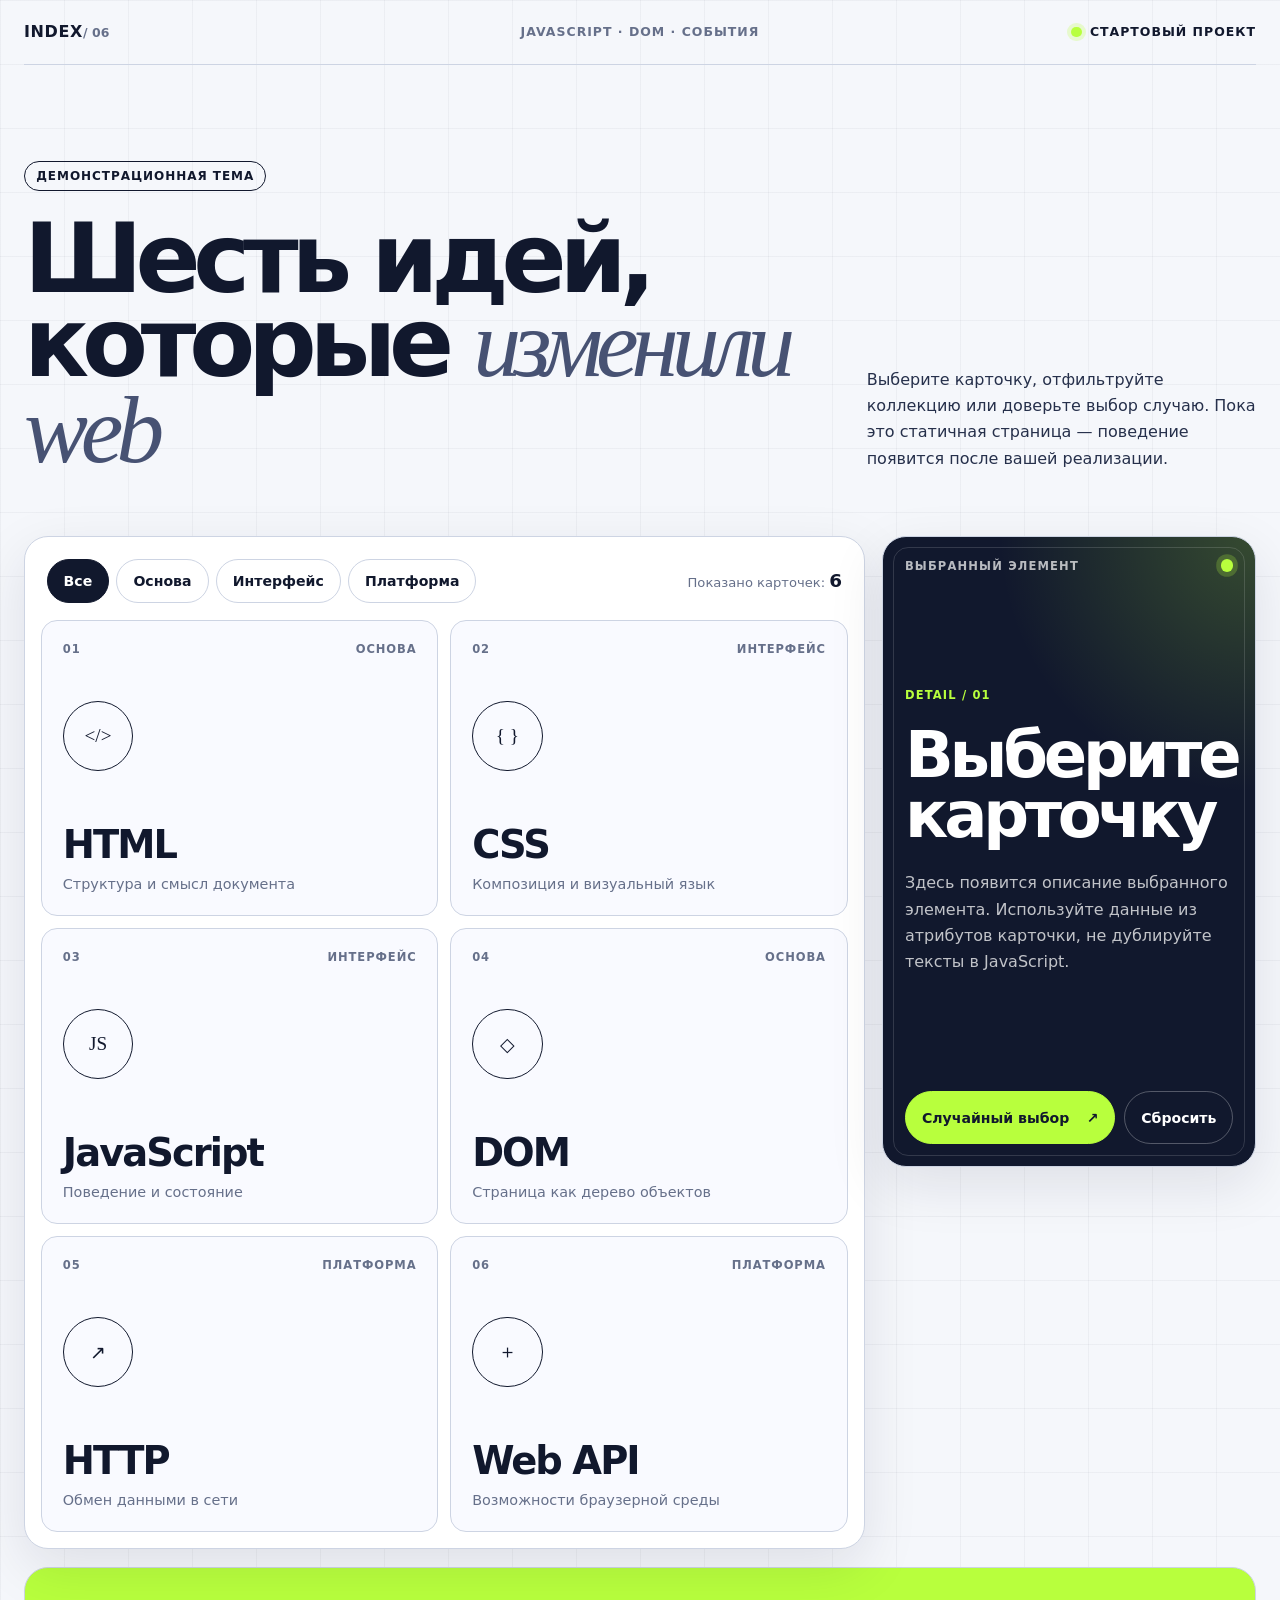
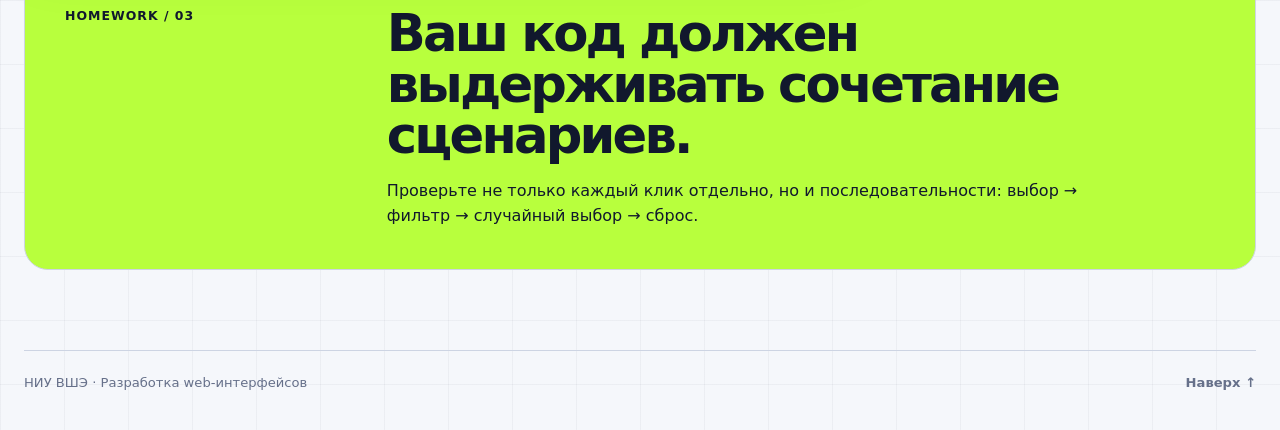
==== project/index.html @ ca6f96e3 "Add starter project" ====
<!doctype html>
<html lang="ru">
  <head>
    <meta charset="UTF-8" />
    <meta name="viewport" content="width=device-width, initial-scale=1.0" />
    <meta
      name="description"
      content="Учебный проект: интерактивная коллекция на JavaScript и DOM API."
    />
    <title>Интерактивная коллекция — ДЗ 3</title>
    <link rel="stylesheet" href="styles.css" />
    <script src="script.js" defer></script>
  </head>
  <body>
    <header class="site-header">
      <a class="brand" href="#collection" aria-label="К началу коллекции">
        <span class="brand__index">INDEX</span>
        <span class="brand__count">/ 06</span>
      </a>

      <p class="site-header__course">JavaScript · DOM · события</p>
      <p class="site-header__status"><span aria-hidden="true"></span> Стартовый проект</p>
    </header>

    <main class="page" id="collection">
      <section class="intro" aria-labelledby="page-title">
        <p class="intro__eyebrow">Демонстрационная тема</p>
        <h1 id="page-title">Шесть идей,<br />которые <em>изменили web</em></h1>
        <p class="intro__lead">
          Выберите карточку, отфильтруйте коллекцию или доверьте выбор случаю.
          Пока это статичная страница — поведение появится после вашей реализации.
        </p>
      </section>

      <section class="workspace" aria-label="Интерактивная коллекция">
        <div class="catalog">
          <div class="toolbar">
            <div class="filters" aria-label="Фильтр коллекции">
              <button
                class="filter-button filter-button--active"
                type="button"
                data-filter="all"
                aria-pressed="true"
              >
                Все
              </button>
              <button
                class="filter-button"
                type="button"
                data-filter="foundation"
                aria-pressed="false"
              >
                Основа
              </button>
              <button
                class="filter-button"
                type="button"
                data-filter="interface"
                aria-pressed="false"
              >
                Интерфейс
              </button>
              <button
                class="filter-button"
                type="button"
                data-filter="platform"
                aria-pressed="false"
              >
                Платформа
              </button>
            </div>

            <p class="result-count" aria-live="polite">
              Показано карточек: <strong id="visible-count">6</strong>
            </p>
          </div>

          <div class="collection-grid">
            <button
              class="collection-card"
              type="button"
              data-title="HTML"
              data-description="Язык разметки, который задает смысл и структуру содержимого web-страницы."
              data-category="foundation"
              aria-controls="details-panel"
              aria-pressed="false"
            >
              <span class="collection-card__meta">
                <span>01</span><span>Основа</span>
              </span>
              <span class="collection-card__symbol" aria-hidden="true">&lt;/&gt;</span>
              <span class="collection-card__title">HTML</span>
              <span class="collection-card__summary">Структура и смысл документа</span>
            </button>

            <button
              class="collection-card"
              type="button"
              data-title="CSS"
              data-description="Язык стилей, который управляет композицией, оформлением и адаптацией интерфейса."
              data-category="interface"
              aria-controls="details-panel"
              aria-pressed="false"
            >
              <span class="collection-card__meta">
                <span>02</span><span>Интерфейс</span>
              </span>
              <span class="collection-card__symbol" aria-hidden="true">{ }</span>
              <span class="collection-card__title">CSS</span>
              <span class="collection-card__summary">Композиция и визуальный язык</span>
            </button>

            <button
              class="collection-card"
              type="button"
              data-title="JavaScript"
              data-description="Язык программирования, который добавляет странице состояние и реакцию на действия пользователя."
              data-category="interface"
              aria-controls="details-panel"
              aria-pressed="false"
            >
              <span class="collection-card__meta">
                <span>03</span><span>Интерфейс</span>
              </span>
              <span class="collection-card__symbol" aria-hidden="true">JS</span>
              <span class="collection-card__title">JavaScript</span>
              <span class="collection-card__summary">Поведение и состояние</span>
            </button>

            <button
              class="collection-card"
              type="button"
              data-title="DOM"
              data-description="Объектное представление документа, через которое JavaScript читает и изменяет страницу."
              data-category="foundation"
              aria-controls="details-panel"
              aria-pressed="false"
            >
              <span class="collection-card__meta">
                <span>04</span><span>Основа</span>
              </span>
              <span class="collection-card__symbol" aria-hidden="true">◇</span>
              <span class="collection-card__title">DOM</span>
              <span class="collection-card__summary">Страница как дерево объектов</span>
            </button>

            <button
              class="collection-card"
              type="button"
              data-title="HTTP"
              data-description="Протокол обмена данными, который связывает браузер с сервером и другими ресурсами сети."
              data-category="platform"
              aria-controls="details-panel"
              aria-pressed="false"
            >
              <span class="collection-card__meta">
                <span>05</span><span>Платформа</span>
              </span>
              <span class="collection-card__symbol" aria-hidden="true">↗</span>
              <span class="collection-card__title">HTTP</span>
              <span class="collection-card__summary">Обмен данными в сети</span>
            </button>

            <button
              class="collection-card"
              type="button"
              data-title="Web API"
              data-description="Набор возможностей браузера: события, навигация, мультимедиа, сеть и работа с устройством."
              data-category="platform"
              aria-controls="details-panel"
              aria-pressed="false"
            >
              <span class="collection-card__meta">
                <span>06</span><span>Платформа</span>
              </span>
              <span class="collection-card__symbol" aria-hidden="true">＋</span>
              <span class="collection-card__title">Web API</span>
              <span class="collection-card__summary">Возможности браузерной среды</span>
            </button>
          </div>
        </div>

        <aside
          class="details-panel"
          id="details-panel"
          aria-labelledby="details-title"
          aria-live="polite"
        >
          <div class="details-panel__top">
            <span class="details-panel__label">Выбранный элемент</span>
            <span class="details-panel__marker" aria-hidden="true"></span>
          </div>

          <div class="details-panel__content">
            <p class="details-panel__number" aria-hidden="true">DETAIL / 01</p>
            <h2 id="details-title">Выберите карточку</h2>
            <p id="details-description">
              Здесь появится описание выбранного элемента. Используйте данные из
              атрибутов карточки, не дублируйте тексты в JavaScript.
            </p>
          </div>

          <div class="details-panel__actions">
            <button class="action-button action-button--primary" id="random-button" type="button">
              Случайный выбор <span aria-hidden="true">↗</span>
            </button>
            <button class="action-button" id="reset-button" type="button">Сбросить</button>
          </div>
        </aside>
      </section>

      <section class="assignment-note" aria-labelledby="assignment-title">
        <p class="assignment-note__index">HOMEWORK / 03</p>
        <div>
          <h2 id="assignment-title">Ваш код должен выдерживать сочетание сценариев.</h2>
          <p>
            Проверьте не только каждый клик отдельно, но и последовательности:
            выбор → фильтр → случайный выбор → сброс.
          </p>
        </div>
      </section>
    </main>

    <footer class="site-footer">
      <p>НИУ ВШЭ · Разработка web-интерфейсов</p>
      <a href="#collection">Наверх ↑</a>
    </footer>
  </body>
</html>
---- project/styles.css ----
:root {
  --ink: #11182d;
  --ink-soft: #26304b;
  --paper: #f5f7fb;
  --surface: #ffffff;
  --line: #cdd4e3;
  --muted: #66708a;
  --signal: #b8ff3d;
  --shadow: 0 18px 55px rgb(17 24 45 / 10%);
  --radius-large: 1.5rem;
  --radius-medium: 1rem;
  color: var(--ink);
  font-family: Inter, ui-sans-serif, system-ui, -apple-system, BlinkMacSystemFont, "Segoe UI",
    sans-serif;
  font-synthesis: none;
}

* {
  box-sizing: border-box;
}

html {
  scroll-behavior: smooth;
}

body {
  min-width: 20rem;
  margin: 0;
  background:
    linear-gradient(90deg, rgb(17 24 45 / 4%) 1px, transparent 1px) 0 0 / 4rem 4rem,
    linear-gradient(rgb(17 24 45 / 4%) 1px, transparent 1px) 0 0 / 4rem 4rem,
    var(--paper);
  color: var(--ink);
}

button,
a {
  font: inherit;
}

button {
  color: inherit;
}

a {
  color: inherit;
}

button:focus-visible,
a:focus-visible {
  outline: 0.2rem solid #2176ff;
  outline-offset: 0.2rem;
}

.site-header {
  display: grid;
  grid-template-columns: 1fr auto 1fr;
  align-items: center;
  width: min(100% - 3rem, 90rem);
  margin: 0 auto;
  padding: 1.4rem 0;
  border-bottom: 1px solid var(--line);
}

.brand {
  display: inline-flex;
  align-items: baseline;
  width: fit-content;
  text-decoration: none;
}

.brand__index {
  font-size: 1rem;
  font-weight: 900;
  letter-spacing: 0.04em;
}

.brand__count {
  color: var(--muted);
  font-size: 0.78rem;
  font-weight: 800;
}

.site-header__course,
.site-header__status {
  margin: 0;
  font-size: 0.78rem;
  font-weight: 750;
  letter-spacing: 0.08em;
  text-transform: uppercase;
}

.site-header__course {
  color: var(--muted);
}

.site-header__status {
  display: flex;
  align-items: center;
  justify-content: flex-end;
  gap: 0.5rem;
}

.site-header__status span {
  width: 0.65rem;
  height: 0.65rem;
  border-radius: 50%;
  background: var(--signal);
  box-shadow: 0 0 0 0.25rem rgb(184 255 61 / 24%);
}

.page {
  width: min(100% - 3rem, 90rem);
  margin: 0 auto;
}

.intro {
  display: grid;
  grid-template-columns: minmax(0, 2fr) minmax(16rem, 1fr);
  align-items: end;
  gap: 4rem;
  padding: 5.5rem 0 4rem;
}

.intro__eyebrow {
  grid-column: 1 / -1;
  width: fit-content;
  margin: 0 0 -2.4rem;
  padding: 0.45rem 0.7rem;
  border: 1px solid var(--ink);
  border-radius: 999px;
  font-size: 0.75rem;
  font-weight: 850;
  letter-spacing: 0.08em;
  text-transform: uppercase;
}

.intro h1 {
  max-width: 60rem;
  margin: 0;
  font-size: clamp(3rem, 7.5vw, 7.7rem);
  line-height: 0.88;
  letter-spacing: -0.075em;
}

.intro h1 em {
  color: #475273;
  font-family: Georgia, "Times New Roman", serif;
  font-weight: 400;
}

.intro__lead {
  max-width: 31rem;
  margin: 0;
  color: var(--ink-soft);
  font-size: 1rem;
  line-height: 1.65;
}

.workspace {
  display: grid;
  grid-template-columns: minmax(0, 1.8fr) minmax(20rem, 0.8fr);
  align-items: start;
  gap: 1.1rem;
  padding-bottom: 1.1rem;
}

.catalog,
.details-panel {
  border: 1px solid var(--line);
  border-radius: var(--radius-large);
  background: var(--surface);
  box-shadow: var(--shadow);
}

.catalog {
  padding: 1rem;
}

.toolbar {
  display: flex;
  align-items: center;
  justify-content: space-between;
  gap: 1rem;
  padding: 0.35rem 0.35rem 1.1rem;
}

.filters {
  display: flex;
  flex-wrap: wrap;
  gap: 0.45rem;
}

.filter-button,
.action-button {
  min-height: 2.75rem;
  border: 1px solid var(--line);
  border-radius: 999px;
  background: transparent;
  cursor: pointer;
  font-size: 0.88rem;
  font-weight: 800;
  transition:
    border-color 160ms ease,
    background-color 160ms ease,
    color 160ms ease,
    transform 160ms ease;
}

.filter-button {
  padding: 0.65rem 1rem;
}

.filter-button:hover,
.action-button:hover {
  transform: translateY(-0.1rem);
  border-color: var(--ink);
}

.filter-button--active {
  border-color: var(--ink);
  background: var(--ink);
  color: #ffffff;
}

.result-count {
  flex: none;
  margin: 0;
  color: var(--muted);
  font-size: 0.82rem;
}

.result-count strong {
  color: var(--ink);
  font-size: 1.15rem;
}

.collection-grid {
  display: grid;
  grid-template-columns: repeat(2, minmax(0, 1fr));
  gap: 0.75rem;
}

.collection-card {
  display: flex;
  flex-direction: column;
  align-items: flex-start;
  min-height: 18.5rem;
  padding: 1.3rem;
  overflow: hidden;
  border: 1px solid var(--line);
  border-radius: var(--radius-medium);
  background: #f9faff;
  cursor: pointer;
  text-align: left;
  transition:
    border-color 180ms ease,
    box-shadow 180ms ease,
    transform 180ms ease,
    opacity 180ms ease;
}

.collection-card:hover {
  transform: translateY(-0.25rem);
  border-color: var(--ink);
  box-shadow: 0 0.9rem 2rem rgb(17 24 45 / 10%);
}

.collection-card--selected {
  border-color: var(--signal);
  box-shadow:
    inset 0 0 0 0.18rem var(--signal),
    0 1rem 2.4rem rgb(17 24 45 / 13%);
}

.collection-card--hidden {
  display: none;
}

.collection-card__meta {
  display: flex;
  justify-content: space-between;
  width: 100%;
  color: var(--muted);
  font-size: 0.72rem;
  font-weight: 850;
  letter-spacing: 0.08em;
  text-transform: uppercase;
}

.collection-card__symbol {
  display: grid;
  place-items: center;
  width: 4.4rem;
  height: 4.4rem;
  margin: 2.8rem 0 auto;
  border: 1px solid var(--ink);
  border-radius: 50%;
  font-family: Georgia, "Times New Roman", serif;
  font-size: 1.2rem;
}

.collection-card__title {
  margin-top: 2.2rem;
  font-size: clamp(1.6rem, 3vw, 2.5rem);
  font-weight: 850;
  letter-spacing: -0.05em;
}

.collection-card__summary {
  margin-top: 0.45rem;
  color: var(--muted);
  font-size: 0.9rem;
  line-height: 1.45;
}

.details-panel {
  position: sticky;
  top: 1rem;
  display: flex;
  flex-direction: column;
  min-height: 39.4rem;
  padding: 1.35rem;
  overflow: hidden;
  background:
    radial-gradient(circle at 100% 0, rgb(184 255 61 / 22%), transparent 35%),
    var(--ink);
  color: #ffffff;
}

.details-panel::before {
  position: absolute;
  inset: 0.6rem;
  border: 1px solid rgb(255 255 255 / 14%);
  border-radius: calc(var(--radius-large) - 0.55rem);
  content: "";
  pointer-events: none;
}

.details-panel__top,
.details-panel__content,
.details-panel__actions {
  position: relative;
  z-index: 1;
}

.details-panel__top {
  display: flex;
  align-items: center;
  justify-content: space-between;
}

.details-panel__label,
.details-panel__number {
  font-size: 0.72rem;
  font-weight: 850;
  letter-spacing: 0.1em;
  text-transform: uppercase;
}

.details-panel__label {
  color: rgb(255 255 255 / 70%);
}

.details-panel__marker {
  width: 0.8rem;
  height: 0.8rem;
  border-radius: 50%;
  background: var(--signal);
  box-shadow: 0 0 0 0.3rem rgb(184 255 61 / 22%);
}

.details-panel__content {
  margin: auto 0;
  padding: 3rem 0;
}

.details-panel__number {
  margin: 0 0 1.4rem;
  color: var(--signal);
}

.details-panel h2 {
  margin: 0;
  font-size: clamp(2.5rem, 5vw, 5rem);
  line-height: 0.95;
  letter-spacing: -0.065em;
}

.details-panel__content > p:last-child {
  max-width: 32rem;
  margin: 1.5rem 0 0;
  color: rgb(255 255 255 / 74%);
  font-size: 1rem;
  line-height: 1.65;
}

.details-panel__actions {
  display: grid;
  grid-template-columns: 1fr auto;
  gap: 0.55rem;
}

.action-button {
  min-height: 3.3rem;
  padding: 0.75rem 1rem;
  border-color: rgb(255 255 255 / 28%);
  color: #ffffff;
}

.action-button--primary {
  display: flex;
  align-items: center;
  justify-content: space-between;
  border-color: var(--signal);
  background: var(--signal);
  color: var(--ink);
}

.details-panel--pulse {
  animation: panel-pulse 420ms cubic-bezier(0.2, 0.8, 0.2, 1);
}

.assignment-note {
  display: grid;
  grid-template-columns: minmax(9rem, 0.35fr) 1fr;
  gap: 2rem;
  margin: 0 0 5rem;
  padding: 2.5rem;
  border: 1px solid var(--line);
  border-radius: var(--radius-large);
  background: var(--signal);
}

.assignment-note__index {
  margin: 0;
  font-size: 0.78rem;
  font-weight: 900;
  letter-spacing: 0.08em;
}

.assignment-note h2 {
  max-width: 55rem;
  margin: 0;
  font-size: clamp(1.8rem, 4vw, 3.6rem);
  line-height: 1;
  letter-spacing: -0.055em;
}

.assignment-note div p {
  max-width: 47rem;
  margin: 1rem 0 0;
  line-height: 1.6;
}

.site-footer {
  display: flex;
  justify-content: space-between;
  width: min(100% - 3rem, 90rem);
  margin: 0 auto;
  padding: 1.5rem 0 2.5rem;
  border-top: 1px solid var(--line);
  color: var(--muted);
  font-size: 0.82rem;
}

.site-footer p {
  margin: 0;
}

.site-footer a {
  font-weight: 800;
  text-decoration: none;
}

@keyframes panel-pulse {
  0% {
    transform: scale(0.985);
    filter: brightness(1.18);
  }

  100% {
    transform: scale(1);
    filter: brightness(1);
  }
}

@media (max-width: 64rem) {
  .intro {
    grid-template-columns: 1fr;
    gap: 2rem;
  }

  .intro__eyebrow {
    margin-bottom: 0;
  }

  .workspace {
    grid-template-columns: 1fr;
  }

  .details-panel {
    position: relative;
    top: auto;
    min-height: 30rem;
  }
}

@media (max-width: 44rem) {
  .site-header,
  .page,
  .site-footer {
    width: min(100% - 1.5rem, 90rem);
  }

  .site-header {
    grid-template-columns: 1fr auto;
  }

  .site-header__course {
    display: none;
  }

  .intro {
    padding: 3.5rem 0 2.5rem;
  }

  .toolbar {
    align-items: flex-start;
    flex-direction: column;
  }

  .collection-grid {
    grid-template-columns: 1fr;
  }

  .collection-card {
    min-height: 16.5rem;
  }

  .details-panel__actions {
    grid-template-columns: 1fr;
  }

  .assignment-note {
    grid-template-columns: 1fr;
    gap: 1rem;
    padding: 1.5rem;
  }
}

@media (prefers-reduced-motion: reduce) {
  html {
    scroll-behavior: auto;
  }

  *,
  *::before,
  *::after {
    animation-duration: 0.01ms !important;
    animation-iteration-count: 1 !important;
    scroll-behavior: auto !important;
    transition-duration: 0.01ms !important;
  }
}
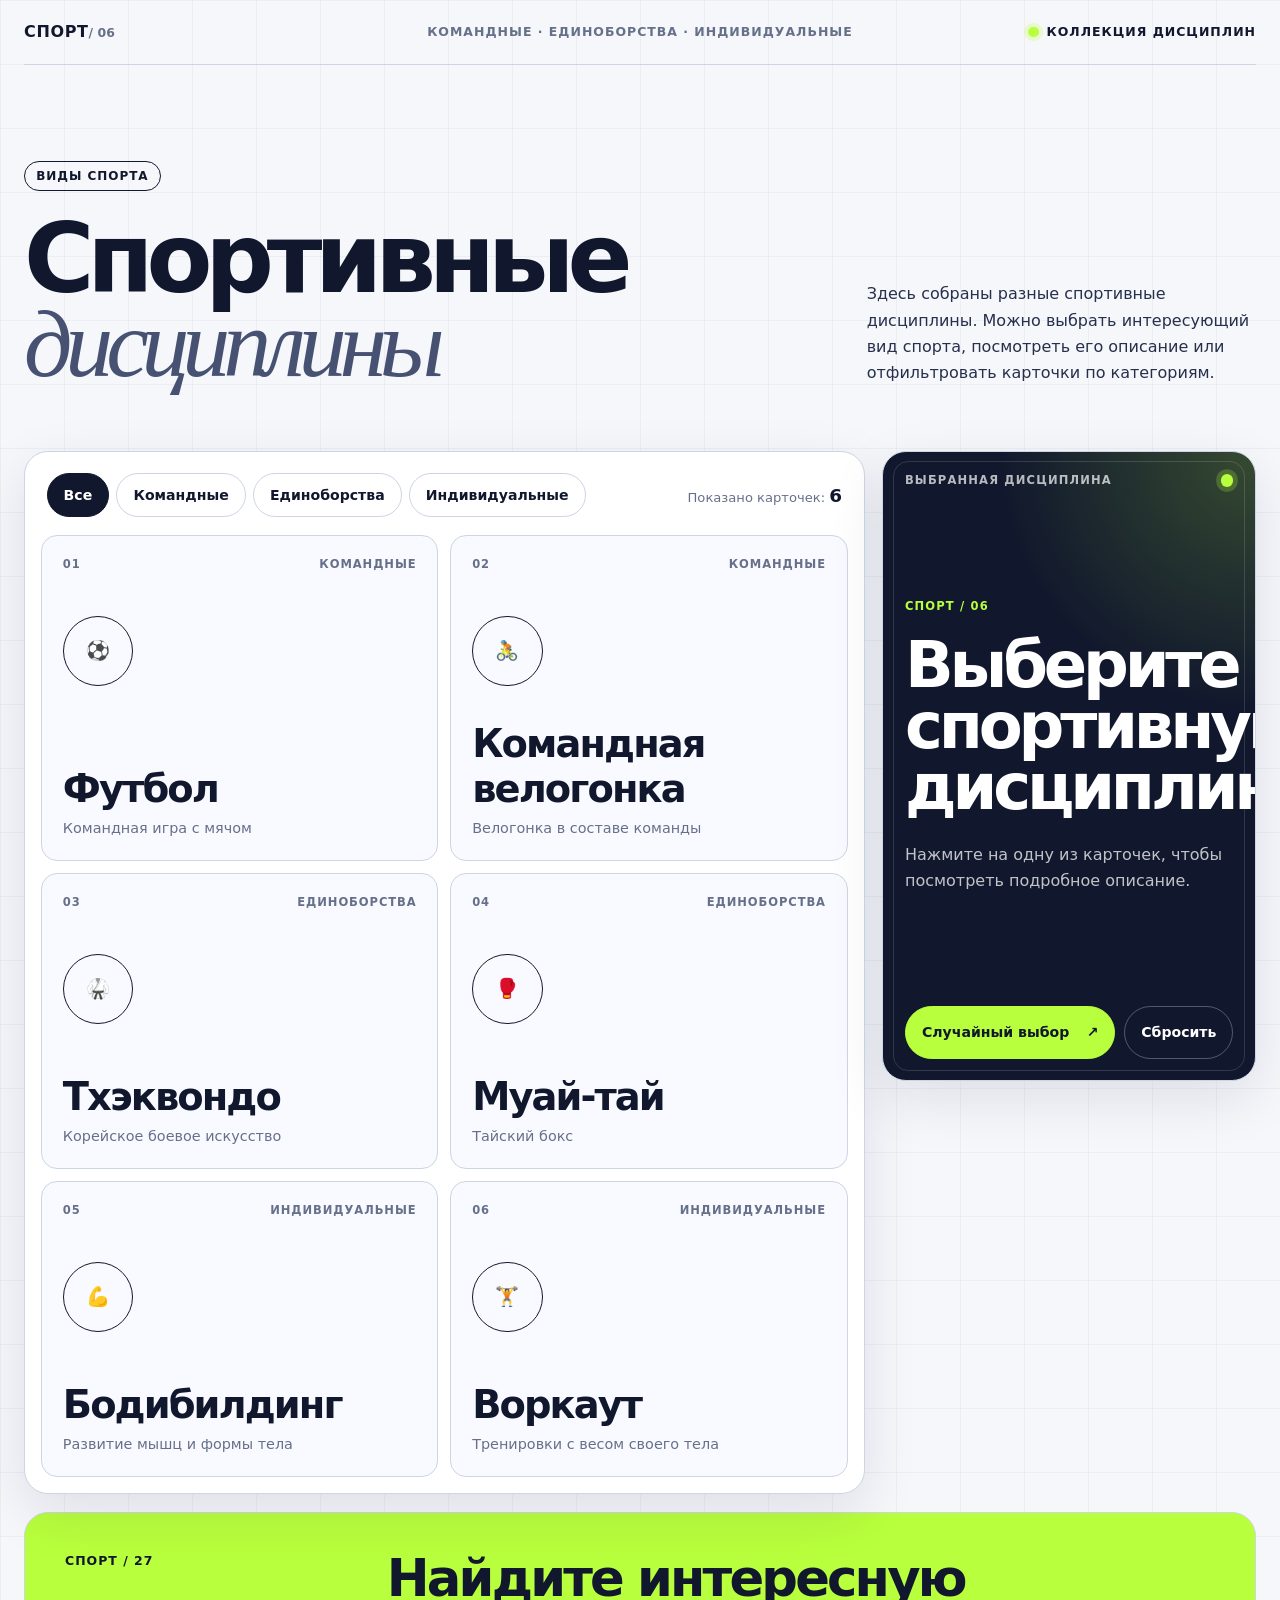
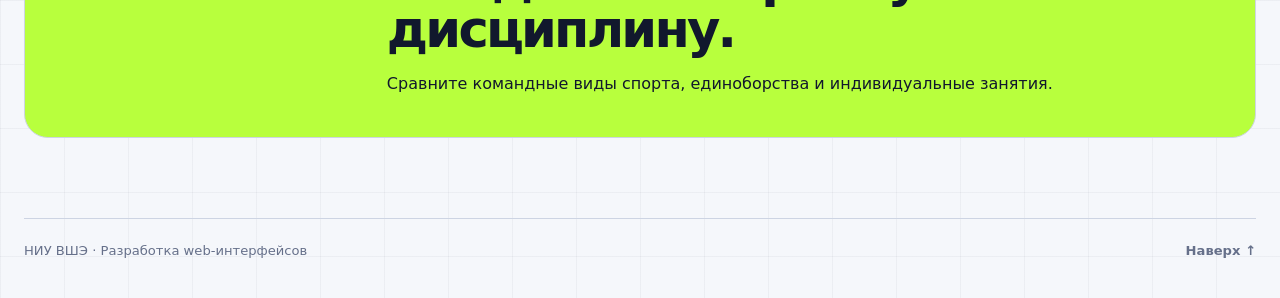
==== commit b0d33e8a: "content: коллекция" ====
--- a/project/index.html
+++ b/project/index.html
@@ -5,30 +5,30 @@
     <meta name="viewport" content="width=device-width, initial-scale=1.0" />
     <meta
       name="description"
-      content="Учебный проект: интерактивная коллекция на JavaScript и DOM API."
+      content="Коллекция спортивных дисциплин: командные виды спорта, единоборства и индивидуальные занятия."
     />
-    <title>Интерактивная коллекция — ДЗ 3</title>
+    <title>Спортивные дисциплины</title>
     <link rel="stylesheet" href="styles.css" />
     <script src="script.js" defer></script>
   </head>
   <body>
     <header class="site-header">
       <a class="brand" href="#collection" aria-label="К началу коллекции">
-        <span class="brand__index">INDEX</span>
+        <span class="brand__index">СПОРТ</span>
         <span class="brand__count">/ 06</span>
       </a>
 
-      <p class="site-header__course">JavaScript · DOM · события</p>
-      <p class="site-header__status"><span aria-hidden="true"></span> Стартовый проект</p>
+      <p class="site-header__course">Командные · Единоборства · Индивидуальные</p>
+      <p class="site-header__status"><span aria-hidden="true"></span> Коллекция дисциплин</p>
     </header>
 
     <main class="page" id="collection">
       <section class="intro" aria-labelledby="page-title">
-        <p class="intro__eyebrow">Демонстрационная тема</p>
-        <h1 id="page-title">Шесть идей,<br />которые <em>изменили web</em></h1>
-        <p class="intro__lead">
-          Выберите карточку, отфильтруйте коллекцию или доверьте выбор случаю.
-          Пока это статичная страница — поведение появится после вашей реализации.
+        <p class="intro__eyebrow">Виды спорта</p>
+        <h1 id="page-title">Спортивные <em>дисциплины</em></h1>
+        <p class="intro__lead">
+          Здесь собраны разные спортивные дисциплины. Можно выбрать интересующий вид спорта,
+          посмотреть его описание или отфильтровать карточки по категориям.
         </p>
       </section>
 
@@ -47,26 +47,26 @@
               <button
                 class="filter-button"
                 type="button"
-                data-filter="foundation"
+                data-filter="team"
                 aria-pressed="false"
               >
-                Основа
+                Командные
               </button>
               <button
                 class="filter-button"
                 type="button"
-                data-filter="interface"
+                data-filter="martial"
                 aria-pressed="false"
               >
-                Интерфейс
+                Единоборства
               </button>
               <button
                 class="filter-button"
                 type="button"
-                data-filter="platform"
+                data-filter="individual"
                 aria-pressed="false"
               >
-                Платформа
+                Индивидуальные
               </button>
             </div>
 
@@ -79,103 +79,103 @@
             <button
               class="collection-card"
               type="button"
-              data-title="HTML"
-              data-description="Язык разметки, который задает смысл и структуру содержимого web-страницы."
-              data-category="foundation"
-              aria-controls="details-panel"
-              aria-pressed="false"
-            >
-              <span class="collection-card__meta">
-                <span>01</span><span>Основа</span>
-              </span>
-              <span class="collection-card__symbol" aria-hidden="true">&lt;/&gt;</span>
-              <span class="collection-card__title">HTML</span>
-              <span class="collection-card__summary">Структура и смысл документа</span>
-            </button>
-
-            <button
-              class="collection-card"
-              type="button"
-              data-title="CSS"
-              data-description="Язык стилей, который управляет композицией, оформлением и адаптацией интерфейса."
-              data-category="interface"
-              aria-controls="details-panel"
-              aria-pressed="false"
-            >
-              <span class="collection-card__meta">
-                <span>02</span><span>Интерфейс</span>
-              </span>
-              <span class="collection-card__symbol" aria-hidden="true">{ }</span>
-              <span class="collection-card__title">CSS</span>
-              <span class="collection-card__summary">Композиция и визуальный язык</span>
-            </button>
-
-            <button
-              class="collection-card"
-              type="button"
-              data-title="JavaScript"
-              data-description="Язык программирования, который добавляет странице состояние и реакцию на действия пользователя."
-              data-category="interface"
-              aria-controls="details-panel"
-              aria-pressed="false"
-            >
-              <span class="collection-card__meta">
-                <span>03</span><span>Интерфейс</span>
-              </span>
-              <span class="collection-card__symbol" aria-hidden="true">JS</span>
-              <span class="collection-card__title">JavaScript</span>
-              <span class="collection-card__summary">Поведение и состояние</span>
-            </button>
-
-            <button
-              class="collection-card"
-              type="button"
-              data-title="DOM"
-              data-description="Объектное представление документа, через которое JavaScript читает и изменяет страницу."
-              data-category="foundation"
-              aria-controls="details-panel"
-              aria-pressed="false"
-            >
-              <span class="collection-card__meta">
-                <span>04</span><span>Основа</span>
-              </span>
-              <span class="collection-card__symbol" aria-hidden="true">◇</span>
-              <span class="collection-card__title">DOM</span>
-              <span class="collection-card__summary">Страница как дерево объектов</span>
-            </button>
-
-            <button
-              class="collection-card"
-              type="button"
-              data-title="HTTP"
-              data-description="Протокол обмена данными, который связывает браузер с сервером и другими ресурсами сети."
-              data-category="platform"
-              aria-controls="details-panel"
-              aria-pressed="false"
-            >
-              <span class="collection-card__meta">
-                <span>05</span><span>Платформа</span>
-              </span>
-              <span class="collection-card__symbol" aria-hidden="true">↗</span>
-              <span class="collection-card__title">HTTP</span>
-              <span class="collection-card__summary">Обмен данными в сети</span>
-            </button>
-
-            <button
-              class="collection-card"
-              type="button"
-              data-title="Web API"
-              data-description="Набор возможностей браузера: события, навигация, мультимедиа, сеть и работа с устройством."
-              data-category="platform"
-              aria-controls="details-panel"
-              aria-pressed="false"
-            >
-              <span class="collection-card__meta">
-                <span>06</span><span>Платформа</span>
-              </span>
-              <span class="collection-card__symbol" aria-hidden="true">＋</span>
-              <span class="collection-card__title">Web API</span>
-              <span class="collection-card__summary">Возможности браузерной среды</span>
+              data-title="Футбол"
+              data-description="Футбол — самый популярный вид спорта. Там две команды стараются забить мяч в ворота соперника. Для игры важны техника, скорость и взаимодействие между игроками."
+              data-category="team"
+              aria-controls="details-panel"
+              aria-pressed="false"
+            >
+              <span class="collection-card__meta">
+                <span>01</span><span>Командные</span>
+              </span>
+              <span class="collection-card__symbol" aria-hidden="true">⚽</span>
+              <span class="collection-card__title">Футбол</span>
+              <span class="collection-card__summary">Командная игра с мячом</span>
+            </button>
+
+            <button
+              class="collection-card"
+              type="button"
+              data-title="Командная велогонка"
+              data-description="В командной велогонке спортсмены проходят дистанцию вместе и помогают друг другу сохранять высокий темп. Здесь важны выносливость и слаженная работа всей команды."
+              data-category="team"
+              aria-controls="details-panel"
+              aria-pressed="false"
+            >
+              <span class="collection-card__meta">
+                <span>02</span><span>Командные</span>
+              </span>
+              <span class="collection-card__symbol" aria-hidden="true">🚴</span>
+              <span class="collection-card__title">Командная велогонка</span>
+              <span class="collection-card__summary">Велогонка в составе команды</span>
+            </button>
+
+            <button
+              class="collection-card"
+              type="button"
+              data-title="Тхэквондо"
+              data-description="Тхэквондо — единоборство, в котором большое внимание уделяется ударам ногами, но руки тоже можно использовать. Спортсмену нужны скорость, гибкость и хорошая реакция."
+              data-category="martial"
+              aria-controls="details-panel"
+              aria-pressed="false"
+            >
+              <span class="collection-card__meta">
+                <span>03</span><span>Единоборства</span>
+              </span>
+              <span class="collection-card__symbol" aria-hidden="true">🥋</span>
+              <span class="collection-card__title">Тхэквондо</span>
+              <span class="collection-card__summary">Корейское боевое искусство</span>
+            </button>
+
+            <button
+              class="collection-card"
+              type="button"
+              data-title="Муай-тай"
+              data-description="Муай-тай — боевое искусство из Таиланда. В нём используются удары руками, ногами, коленями и локтями. Один из самых эффективных видов боевых искусств."
+              data-category="martial"
+              aria-controls="details-panel"
+              aria-pressed="false"
+            >
+              <span class="collection-card__meta">
+                <span>04</span><span>Единоборства</span>
+              </span>
+              <span class="collection-card__symbol" aria-hidden="true">🥊</span>
+              <span class="collection-card__title">Муай-тай</span>
+              <span class="collection-card__summary">Тайский бокс</span>
+            </button>
+
+            <button
+              class="collection-card"
+              type="button"
+              data-title="Бодибилдинг"
+              data-description="Бодибилдинг направлен на развитие мышц и построение пропорционального телосложения. Спортсмен сочетает силовые тренировки, питание и восстановление."
+              data-category="individual"
+              aria-controls="details-panel"
+              aria-pressed="false"
+            >
+              <span class="collection-card__meta">
+                <span>05</span><span>Индивидуальные</span>
+              </span>
+              <span class="collection-card__symbol" aria-hidden="true">💪</span>
+              <span class="collection-card__title">Бодибилдинг</span>
+              <span class="collection-card__summary">Развитие мышц и формы тела</span>
+            </button>
+
+            <button
+              class="collection-card"
+              type="button"
+              data-title="Воркаут"
+              data-description="Воркаут — это тренировки в основном с весом собственного тела. Часто используются турник и брусья, а спортсмен развивает силу и учится выполнять различные элементы."
+              data-category="individual"
+              aria-controls="details-panel"
+              aria-pressed="false"
+            >
+              <span class="collection-card__meta">
+                <span>06</span><span>Индивидуальные</span>
+              </span>
+              <span class="collection-card__symbol" aria-hidden="true">🏋</span>
+              <span class="collection-card__title">Воркаут</span>
+              <span class="collection-card__summary">Тренировки с весом своего тела</span>
             </button>
           </div>
         </div>
@@ -187,16 +187,15 @@
           aria-live="polite"
         >
           <div class="details-panel__top">
-            <span class="details-panel__label">Выбранный элемент</span>
+            <span class="details-panel__label">Выбранная дисциплина</span>
             <span class="details-panel__marker" aria-hidden="true"></span>
           </div>
 
           <div class="details-panel__content">
-            <p class="details-panel__number" aria-hidden="true">DETAIL / 01</p>
-            <h2 id="details-title">Выберите карточку</h2>
-            <p id="details-description">
-              Здесь появится описание выбранного элемента. Используйте данные из
-              атрибутов карточки, не дублируйте тексты в JavaScript.
+            <p class="details-panel__number" aria-hidden="true">СПОРТ / 06</p>
+            <h2 id="details-title">Выберите спортивную дисциплину</h2>
+            <p id="details-description">
+              Нажмите на одну из карточек, чтобы посмотреть подробное описание.
             </p>
           </div>
 
@@ -210,13 +209,12 @@
       </section>
 
       <section class="assignment-note" aria-labelledby="assignment-title">
-        <p class="assignment-note__index">HOMEWORK / 03</p>
-        <div>
-          <h2 id="assignment-title">Ваш код должен выдерживать сочетание сценариев.</h2>
-          <p>
-            Проверьте не только каждый клик отдельно, но и последовательности:
-            выбор → фильтр → случайный выбор → сброс.
-          </p>
+        <p class="assignment-note__index">СПОРТ / 27</p>
+        <div>
+          <h2 id="assignment-title">Найдите интересную дисциплину.</h2>
+          <p>
+            Сравните командные виды спорта, единоборства и индивидуальные занятия.
+          </p>
         </div>
       </section>
     </main>
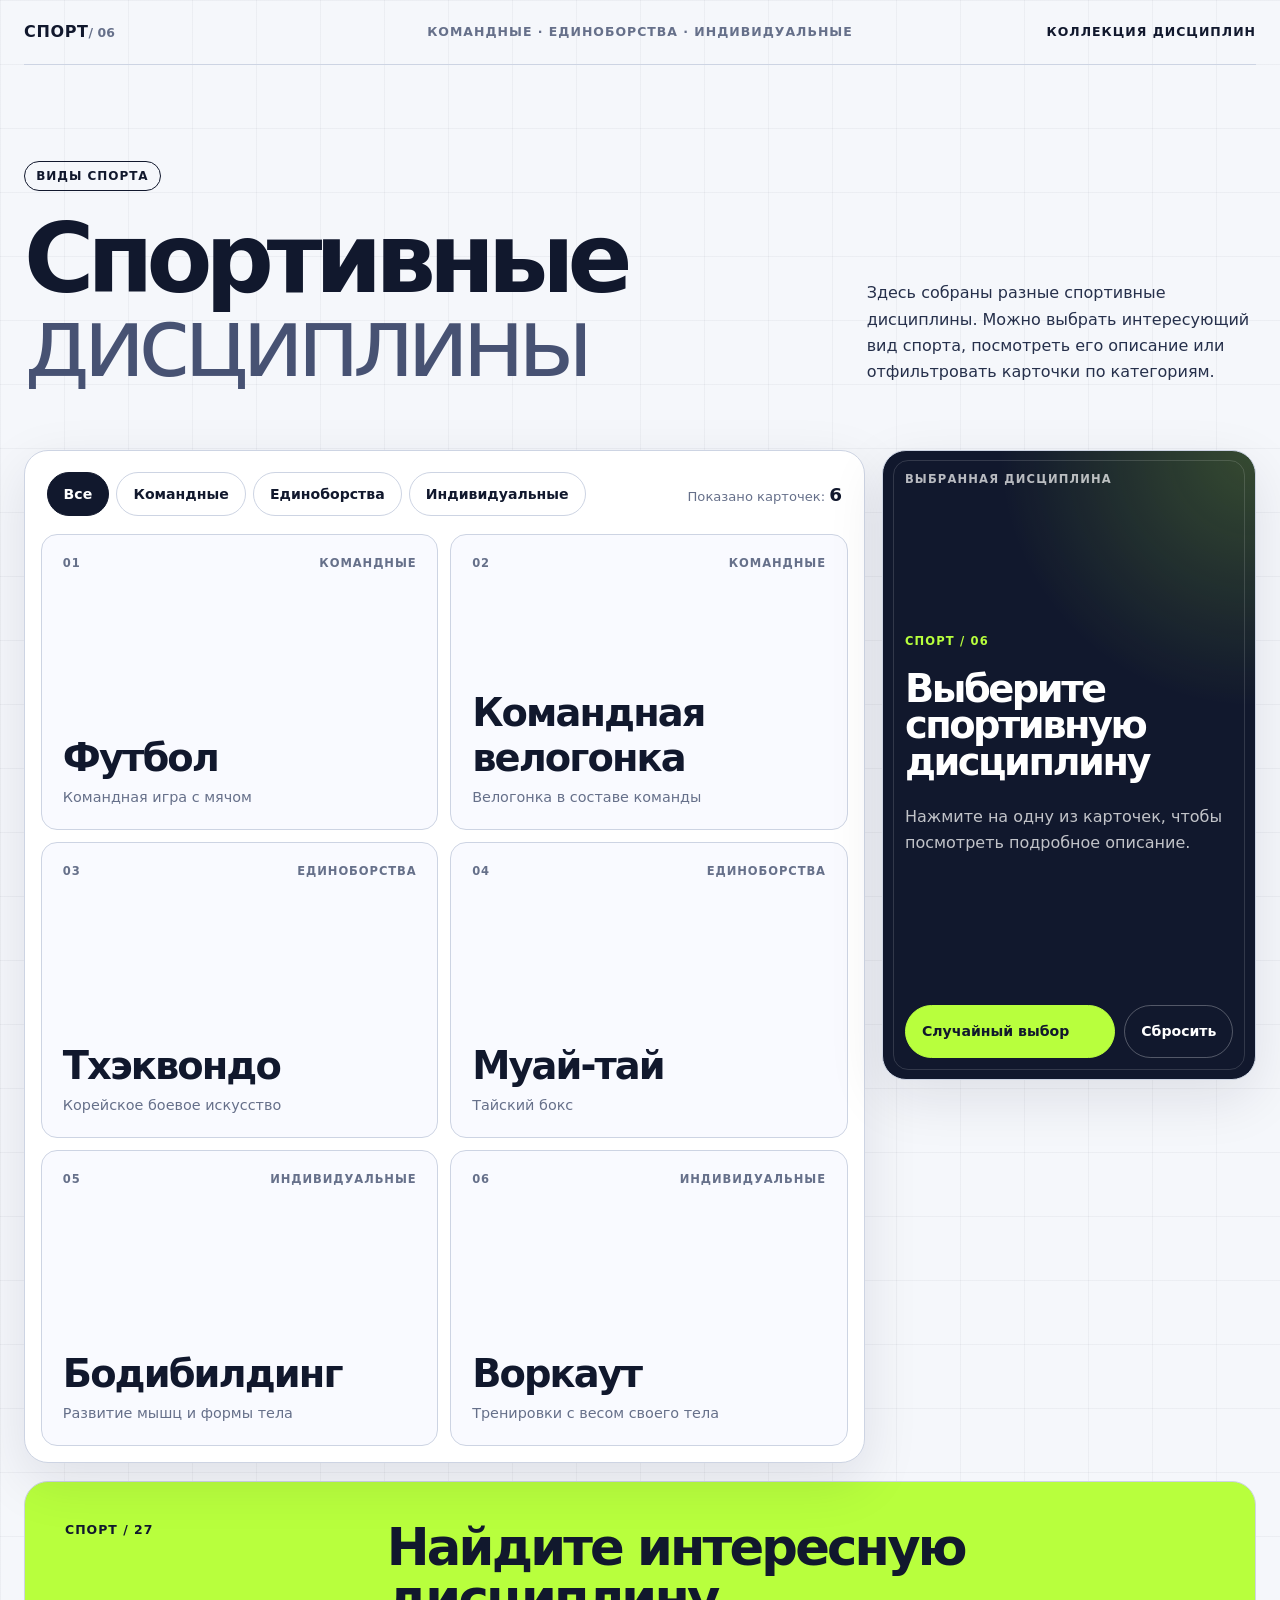
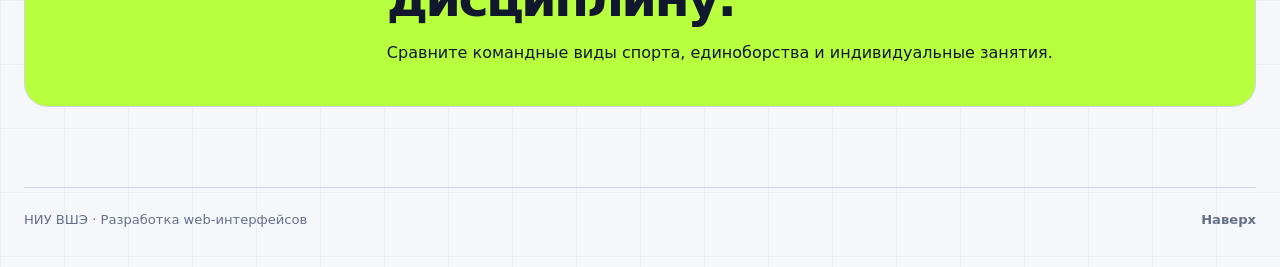
==== commit 9b47568d: "feat: выбор" ====
--- a/project/index.html
+++ b/project/index.html
@@ -19,7 +19,7 @@
       </a>
 
       <p class="site-header__course">Командные · Единоборства · Индивидуальные</p>
-      <p class="site-header__status"><span aria-hidden="true"></span> Коллекция дисциплин</p>
+      <p class="site-header__status">Коллекция дисциплин</p>
     </header>
 
     <main class="page" id="collection">
@@ -88,7 +88,6 @@
               <span class="collection-card__meta">
                 <span>01</span><span>Командные</span>
               </span>
-              <span class="collection-card__symbol" aria-hidden="true">⚽</span>
               <span class="collection-card__title">Футбол</span>
               <span class="collection-card__summary">Командная игра с мячом</span>
             </button>
@@ -105,7 +104,6 @@
               <span class="collection-card__meta">
                 <span>02</span><span>Командные</span>
               </span>
-              <span class="collection-card__symbol" aria-hidden="true">🚴</span>
               <span class="collection-card__title">Командная велогонка</span>
               <span class="collection-card__summary">Велогонка в составе команды</span>
             </button>
@@ -122,7 +120,6 @@
               <span class="collection-card__meta">
                 <span>03</span><span>Единоборства</span>
               </span>
-              <span class="collection-card__symbol" aria-hidden="true">🥋</span>
               <span class="collection-card__title">Тхэквондо</span>
               <span class="collection-card__summary">Корейское боевое искусство</span>
             </button>
@@ -139,7 +136,6 @@
               <span class="collection-card__meta">
                 <span>04</span><span>Единоборства</span>
               </span>
-              <span class="collection-card__symbol" aria-hidden="true">🥊</span>
               <span class="collection-card__title">Муай-тай</span>
               <span class="collection-card__summary">Тайский бокс</span>
             </button>
@@ -156,7 +152,6 @@
               <span class="collection-card__meta">
                 <span>05</span><span>Индивидуальные</span>
               </span>
-              <span class="collection-card__symbol" aria-hidden="true">💪</span>
               <span class="collection-card__title">Бодибилдинг</span>
               <span class="collection-card__summary">Развитие мышц и формы тела</span>
             </button>
@@ -173,7 +168,6 @@
               <span class="collection-card__meta">
                 <span>06</span><span>Индивидуальные</span>
               </span>
-              <span class="collection-card__symbol" aria-hidden="true">🏋</span>
               <span class="collection-card__title">Воркаут</span>
               <span class="collection-card__summary">Тренировки с весом своего тела</span>
             </button>
@@ -188,7 +182,6 @@
         >
           <div class="details-panel__top">
             <span class="details-panel__label">Выбранная дисциплина</span>
-            <span class="details-panel__marker" aria-hidden="true"></span>
           </div>
 
           <div class="details-panel__content">
@@ -201,7 +194,7 @@
 
           <div class="details-panel__actions">
             <button class="action-button action-button--primary" id="random-button" type="button">
-              Случайный выбор <span aria-hidden="true">↗</span>
+              Случайный выбор
             </button>
             <button class="action-button" id="reset-button" type="button">Сбросить</button>
           </div>
@@ -221,7 +214,7 @@
 
     <footer class="site-footer">
       <p>НИУ ВШЭ · Разработка web-интерфейсов</p>
-      <a href="#collection">Наверх ↑</a>
+      <a href="#collection">Наверх</a>
     </footer>
   </body>
 </html>
--- a/project/styles.css
+++ b/project/styles.css
@@ -10,8 +10,7 @@
   --radius-large: 1.5rem;
   --radius-medium: 1rem;
   color: var(--ink);
-  font-family: Inter, ui-sans-serif, system-ui, -apple-system, BlinkMacSystemFont, "Segoe UI",
-    sans-serif;
+  font-family: system-ui, -apple-system, BlinkMacSystemFont, "Segoe UI", sans-serif;
   font-synthesis: none;
 }
 
@@ -99,14 +98,6 @@
   align-items: center;
   justify-content: flex-end;
   gap: 0.5rem;
-}
-
-.site-header__status span {
-  width: 0.65rem;
-  height: 0.65rem;
-  border-radius: 50%;
-  background: var(--signal);
-  box-shadow: 0 0 0 0.25rem rgb(184 255 61 / 24%);
 }
 
 .page {
@@ -143,11 +134,10 @@
   letter-spacing: -0.075em;
 }
 
-.intro h1 em {
-  color: #475273;
-  font-family: Georgia, "Times New Roman", serif;
-  font-weight: 400;
-}
+.intro h1 em {
+  color: #475273;
+  font-weight: 400;
+}
 
 .intro__lead {
   max-width: 31rem;
@@ -288,20 +278,8 @@
   text-transform: uppercase;
 }
 
-.collection-card__symbol {
-  display: grid;
-  place-items: center;
-  width: 4.4rem;
-  height: 4.4rem;
-  margin: 2.8rem 0 auto;
-  border: 1px solid var(--ink);
-  border-radius: 50%;
-  font-family: Georgia, "Times New Roman", serif;
-  font-size: 1.2rem;
-}
-
-.collection-card__title {
-  margin-top: 2.2rem;
+.collection-card__title {
+  margin-top: auto;
   font-size: clamp(1.6rem, 3vw, 2.5rem);
   font-weight: 850;
   letter-spacing: -0.05em;
@@ -314,14 +292,13 @@
   line-height: 1.45;
 }
 
-.details-panel {
+.details-panel {
   position: sticky;
   top: 1rem;
   display: flex;
   flex-direction: column;
   min-height: 39.4rem;
   padding: 1.35rem;
-  overflow: hidden;
   background:
     radial-gradient(circle at 100% 0, rgb(184 255 61 / 22%), transparent 35%),
     var(--ink);
@@ -362,17 +339,9 @@
   color: rgb(255 255 255 / 70%);
 }
 
-.details-panel__marker {
-  width: 0.8rem;
-  height: 0.8rem;
-  border-radius: 50%;
-  background: var(--signal);
-  box-shadow: 0 0 0 0.3rem rgb(184 255 61 / 22%);
-}
-
-.details-panel__content {
-  margin: auto 0;
-  padding: 3rem 0;
+.details-panel__content {
+  margin: auto 0;
+  padding: 2rem 0;
 }
 
 .details-panel__number {
@@ -380,12 +349,13 @@
   color: var(--signal);
 }
 
-.details-panel h2 {
-  margin: 0;
-  font-size: clamp(2.5rem, 5vw, 5rem);
-  line-height: 0.95;
-  letter-spacing: -0.065em;
-}
+.details-panel h2 {
+  margin: 0;
+  font-size: clamp(2rem, 3vw, 3.25rem);
+  line-height: 0.95;
+  letter-spacing: -0.065em;
+  overflow-wrap: anywhere;
+}
 
 .details-panel__content > p:last-child {
   max-width: 32rem;
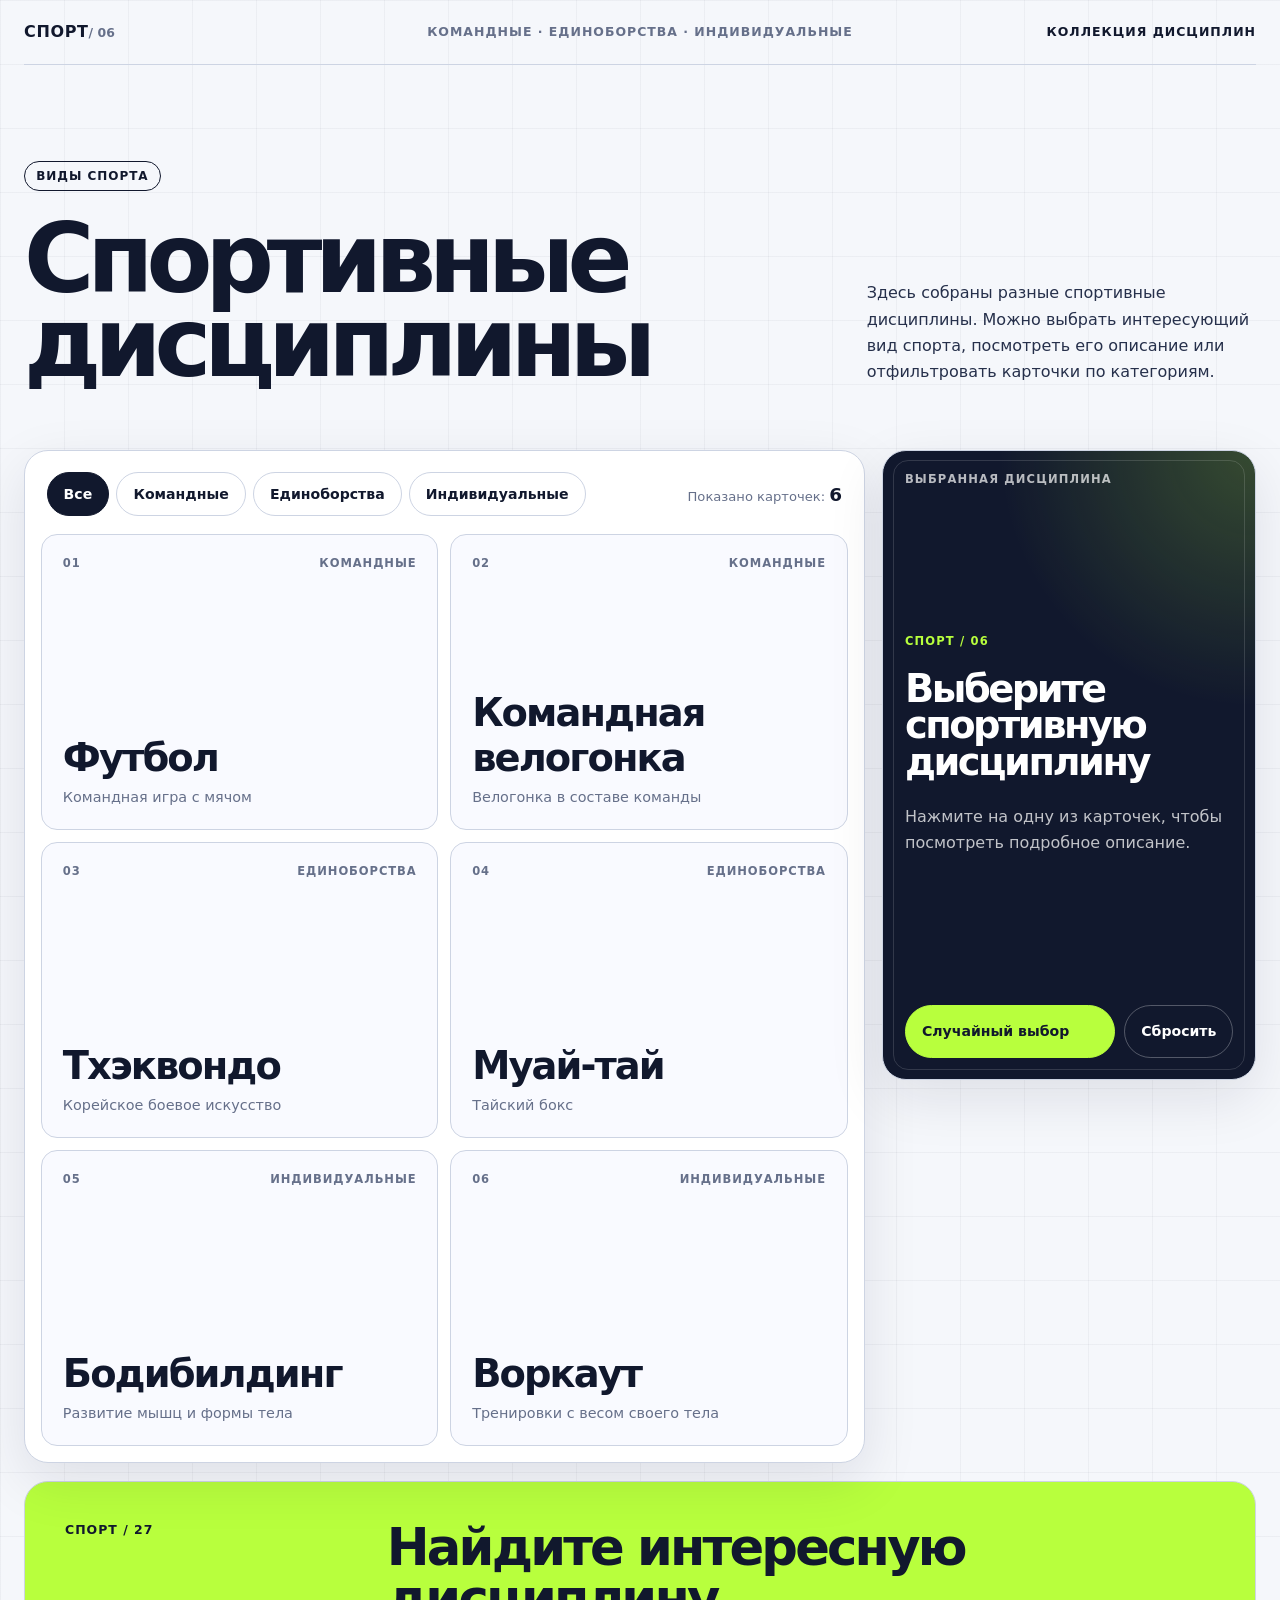
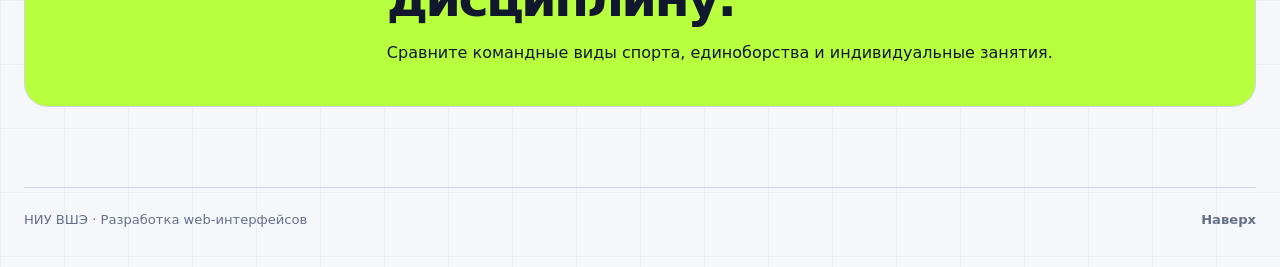
==== commit 1a98db9a: "style: финал" ====
--- a/project/index.html
+++ b/project/index.html
@@ -25,7 +25,7 @@
     <main class="page" id="collection">
       <section class="intro" aria-labelledby="page-title">
         <p class="intro__eyebrow">Виды спорта</p>
-        <h1 id="page-title">Спортивные <em>дисциплины</em></h1>
+        <h1 id="page-title">Спортивные дисциплины</h1>
         <p class="intro__lead">
           Здесь собраны разные спортивные дисциплины. Можно выбрать интересующий вид спорта,
           посмотреть его описание или отфильтровать карточки по категориям.
--- a/project/styles.css
+++ b/project/styles.css
@@ -133,11 +133,6 @@
   line-height: 0.88;
   letter-spacing: -0.075em;
 }
-
-.intro h1 em {
-  color: #475273;
-  font-weight: 400;
-}
 
 .intro__lead {
   max-width: 31rem;
@@ -387,8 +382,8 @@
   color: var(--ink);
 }
 
-.details-panel--pulse {
-  animation: panel-pulse 420ms cubic-bezier(0.2, 0.8, 0.2, 1);
+.details-panel--pulse {
+  animation: panel-pulse 340ms cubic-bezier(0.2, 0.8, 0.2, 1);
 }
 
 .assignment-note {
@@ -444,9 +439,9 @@
 }
 
 @keyframes panel-pulse {
-  0% {
-    transform: scale(0.985);
-    filter: brightness(1.18);
+  0% {
+    transform: scale(0.995);
+    filter: brightness(1.06);
   }
 
   100% {
